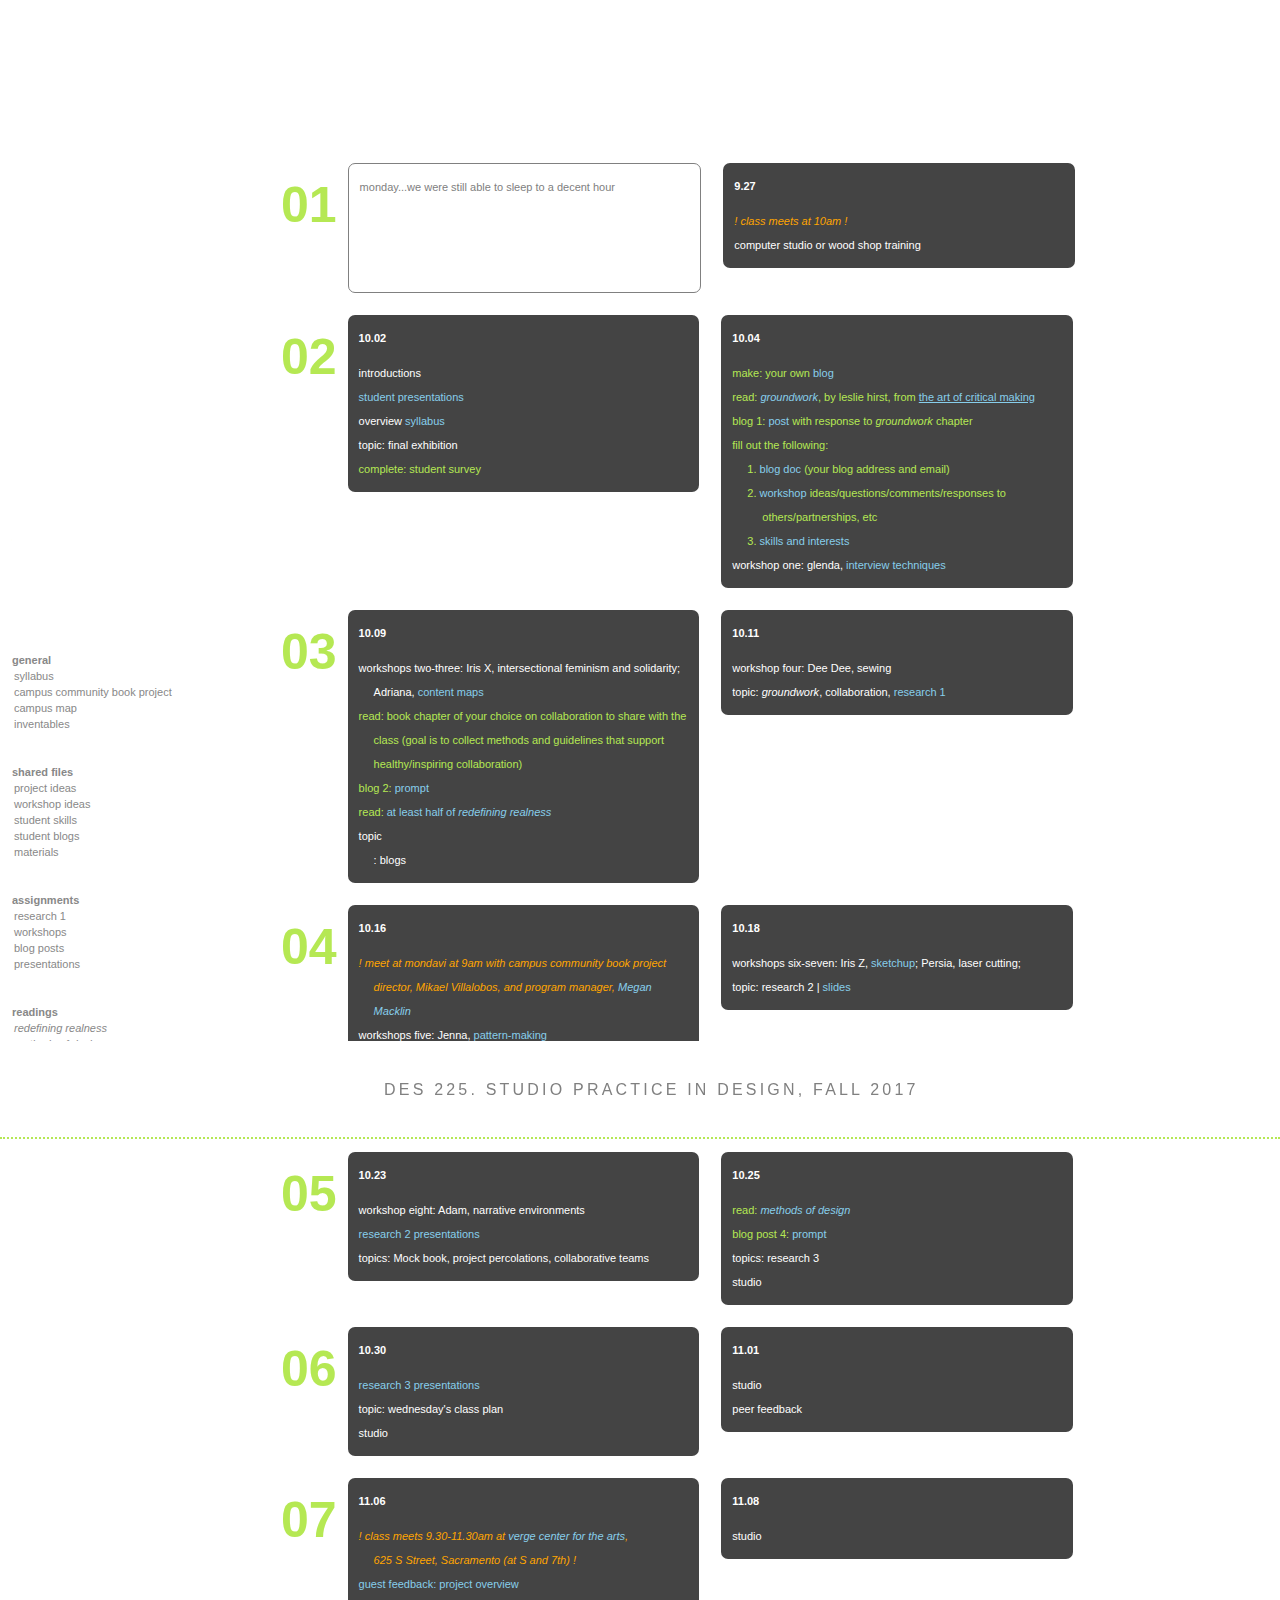
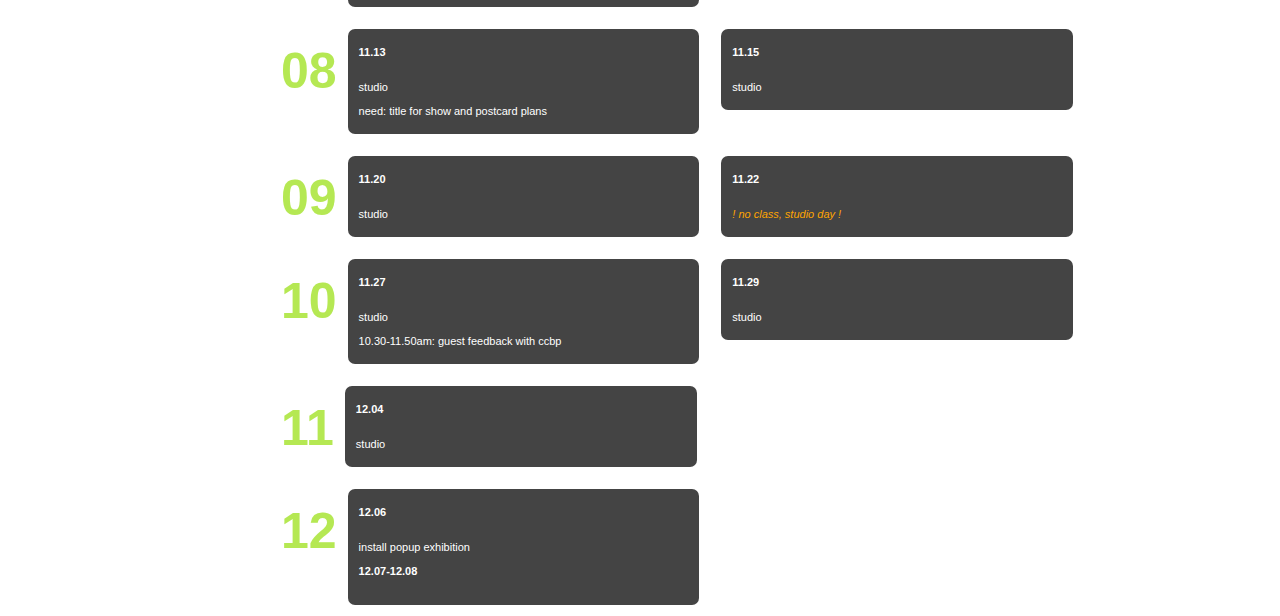
==== index.html @ 7c6e35bc "methods link" ====
<!doctype html>
<html>

<head>
  <meta charset="UTF-8">
  <title>DES 225 / F 2017</title>
  <base target="_blank" />
  <link href="style.css" rel="stylesheet" type="text/css" />
  <script src="js/jquery-2.1.1.min.js"></script>

  <!--<script src="sketch.js"></script>-->
  <script src="script.js"></script>
</head>

<body>

  <header>
    <h1>DES 225. STUDIO PRACTICE IN DESIGN, FALL 2017 </h1>
  </header>

  <nav>
    <section id="general">
      <h6>general</h6>

      <ul>
        <li><b>general</b></li>
        <li><a href="https://canvas.ucdavis.edu/courses/140566/files/?preview=1782450">syllabus</a></li>
        <li><a href="http://ccbp.ucdavis.edu/index.html">campus community book project</a></li>
        <li><a href="http://campusmap.ucdavis.edu/#">campus map</a></li>
        <li><a href="https://www.inventables.com/">inventables</a>
          <!--<li>bibliography</li>-->
      </ul>
    </section>

    <section id="drive">
      <ul>
        <li><b>shared files</b></li>
        <li><a href="https://docs.google.com/spreadsheets/d/1g0f42wYK_LduiRuuFHJEEqx2z10P5B0_3RLiMYTfW3Y/edit#gid=1011030991">project ideas</a></li>
        <li>
          <a href="https://docs.google.com/a/ucdavis.edu/spreadsheets/d/1BS5xHkYR5-I6OK_uOFdLbaXCCLc03vwbxoVTSMGSIso/edit?usp=sharing">workshop ideas</a></li>
        <li><a href="https://docs.google.com/spreadsheets/d/1KMC94VrH3d4cb4WhlSZm5TphYBfEmleEyR78umDxFNI/edit#gid=1011030991">student skills</a></li>
        <li><a href="https://docs.google.com/a/ucdavis.edu/spreadsheets/d/1wbi2sAp3g4Pr-9bC6YVG6qtVOhbXpOLvh1WYmGoLOfA/edit?usp=sharing">student blogs</a></li>
        <li><a href="https://docs.google.com/a/ucdavis.edu/spreadsheets/d/1uAm89LOHAC6kqOLBncqlah0Jbg3r_f8kjWtpsrRyb8A/edit?usp=sharing">materials</a></li>
      </ul>
    </section>

    <section id="assn">
      <ul>
        <li><b>assignments</b></li>
        <li>
          <a href="https://canvas.ucdavis.edu/courses/140566/assignments/115068">research 1</a></li>
        <li><a href="html/workshops.html">workshops</a></li>
        <li><a href="html/blog.html">blog posts</a></li>
        <li><a href="https://canvas.ucdavis.edu/courses/140566/assignments/105922"> presentations</a></li>

      </ul>
    </section>

    <section id="readings">
      <ul>
        <li><b>readings</b></li>
        <li><a href="https://www.amazon.com/Redefining-Realness-Path-Womanhood-Identity-ebook/dp/B00DPM7XIW"><em>redefining realness</em></a>
          <li><a href="https://canvas.ucdavis.edu/courses/140566/files/folder/readings?preview=1782293"><em>methods of design</em></a>
          </li>
          <li><a href="https://canvas.ucdavis.edu/courses/140566/files/folder/readings?preview=1782280"><em>groundwork</em></a>
          </li>
          <!--<li>workshops</li>-->
      </ul>
    </section>
  </nav>

  <section id="schedule">
    <h6>schedule</h6>

    <section>
      <h2>01</h2>
      <div style="background-color:white; border:1px gray solid; height:1.1in;color:gray">monday...we were still able to sleep to a decent hour
      </div>

      <div>
        <ul>
          <li class="date">9.27</li>
          <li><em style="color:orange;">! class meets at 10am !</em></li>
          <li>
            computer studio or wood shop training
          </li>
        </ul>
      </div>
    </section>

    <section>
      <h2>02</h2>
      <div>
        <ul>
          <li class="date">10.02</li>
          <li>introductions</li>
          <li><a href="https://canvas.ucdavis.edu/courses/140566/assignments/105922">student presentations</a></li>
          <li>overview <a href="https://canvas.ucdavis.edu/courses/140566/files/?preview=1782450">syllabus</a></li>
          <li>topic: final exhibition</li>
          <li class="due">complete: student survey</li>
        </ul>
      </div>

      <div>
        <ul>
          <li class="date">10.04</li>
          <li class="due">make: your own <a href="http://www.creativebloq.com/web-design/best-blogging-platforms-121413634">blog</a></li>
          <li class='due'> read: <a href="https://canvas.ucdavis.edu/courses/140566/files/folder/readings?preview=1782280"><em>groundwork</em></a>, by leslie hirst, from <a href="http://www.wiley.com/WileyCDA/WileyTitle/productCd-1118517865.html"><u>the art of critical making</u></a></li>
          <li class="due">blog 1: <a href="https://canvas.ucdavis.edu/courses/140566/assignments/110795">post</a> with response to <em>groundwork</em> chapter</li>
          <li class="due">fill out the following:
            <ul>
              <li class="due">
                1. <a href="https://docs.google.com/a/ucdavis.edu/spreadsheets/d/1wbi2sAp3g4Pr-9bC6YVG6qtVOhbXpOLvh1WYmGoLOfA/edit?usp=sharing">blog doc</a> (your blog address and email)
              </li>
              <li class="due">2. <a href="https://docs.google.com/spreadsheets/d/1BS5xHkYR5-I6OK_uOFdLbaXCCLc03vwbxoVTSMGSIso/edit#gid=2064811842">workshop</a> ideas/questions/comments/responses to others/partnerships, etc</li>
              <li class="due">3. <a href="https://docs.google.com/spreadsheets/d/1KMC94VrH3d4cb4WhlSZm5TphYBfEmleEyR78umDxFNI/edit#gid=1011030991">skills and interests</a> </li>
            </ul>
          </li>


          <li>workshop one: glenda, <a href="https://canvas.ucdavis.edu/courses/140566/files/folder/workshops?preview=1821091">interview techniques</a></li>

        </ul>
      </div>
    </section>

    <section>
      <h2>03</h2>
      <div>
        <ul>
          <li class="date">10.09</li>
          <li>workshops two-three: Iris X, intersectional feminism and solidarity; Adriana, <a href="https://canvas.ucdavis.edu/courses/140566/files/folder/workshops?preview=1844106">content maps</a></li>
          <li class="due">read: book chapter of your choice on collaboration to share with the class (goal is to collect methods and guidelines that support healthy/inspiring collaboration) </li>
          <li class="due">blog 2: <a href="https://canvas.ucdavis.edu/courses/140566/assignments/113862">prompt</a></li>
          <li class="due">read: <a href="">at least half of <em>redefining realness</em></a></li>
          <li>
            topic
          </li>: blogs</li>
        </ul>
      </div>

      <div>
        <ul>
          <li class="date">10.11</li>
          <li>workshop four: Dee Dee, sewing</li>
          <li>topic: <em>groundwork</em>, collaboration, <a href="https://canvas.ucdavis.edu/courses/140566/assignments/115068">research 1</a></li>
        </ul>
      </div>
    </section>
    <section>
      <h2>04</h2>
      <div>
        <ul>
          <li class="date">10.16</li>
          <li>
            <em style="color:orange;">! meet at mondavi at 9am with campus community book project director, Mikael Villalobos, and program manager, <a href="mailto:mrmacklin@ucdavis.edu">Megan Macklin</a></em>
          </li>
          <li>
            workshops five: Jenna, <a href="https://canvas.ucdavis.edu/courses/140566/files/folder/workshops?preview=1919081">pattern-making</a>
          </li>
          <li class="due">complete reading <em>redefining realness</em>
          </li>
          <li class="due">blog post 3: <a href="https://canvas.ucdavis.edu/courses/140566/assignments/116395">prompt (response to Mock book)</a></li>

          <li class="due">
            research 1 presentations
          </li>

        </ul>
      </div>

      <div>
        <ul>
          <li class="date">10.18</li>
          <li>
            workshops six-seven: Iris Z, <a href="https://docs.google.com/document/d/1S7AeU_c7k0R3G_OhzYH0To8zzmAmhQPXMfabRUSeCuM/edit">sketchup</a>; Persia, laser cutting;
          </li>
            <li>
              topic: research 2 | <a href="https://canvas.ucdavis.edu/courses/140566/files/folder/glenda-slides?preview=1919159">slides</a>
            </li>
        </ul>
      </div>
    </section>
    <section id="current">
      <h2>05</h2>
      <div>
        <ul>
          <li class="date">10.23</li>
          <li>
            workshop eight: Adam, narrative environments
          </li>
          <li class -"due"><a href="https://canvas.ucdavis.edu/courses/140566/assignments/117067">research 2 presentations</a></li>
          <li>
            topics: Mock book, project percolations, collaborative teams
          </li>
        </ul>
      </div>

      <div>
        <ul>
          <li class="date">10.25</li>
          <li class="due">read: <a href="https://canvas.ucdavis.edu/courses/140566/files/folder/readings?preview=1782293"><em>methods of design</em> </a>
            <li class="due">blog post 4: <a href="https://canvas.ucdavis.edu/courses/140566/assignments/118683">prompt</a></li>
            <li>
              topics: research 3
            </li>
          <li>
            studio
          </li>

        </ul>
      </div>
    </section>
    <section>
      <h2>06</h2>
      <div>
        <ul>
          <li class="date">10.30</li>
          <li class="due"><a href="https://canvas.ucdavis.edu/courses/140566/assignments/118684">research 3 presentations</a></li>
          <li>
            topic: wednesday's class plan
          </li>
          <li>
            studio
          </li>
        </ul>
      </div>

      <div>
        <ul>
          <li class="date">11.01</li>
          <li>studio</li>
          <li>peer feedback</li>
        </ul>
      </div>
    </section>
    <section>
      <h2>07</h2>
      <div>
        <ul>
          <li class="date">11.06</li>
          <li><em style="color:orange;">! class meets 9.30-11.30am at <a href="http://vergeart.com/">verge center for the arts</a>, <br>625 S Street, Sacramento (at S and 7th) !</em></li>
          <li class="due"><a href="">guest feedback: project overview</a></li>
        </ul>
      </div>

      <div>
        <ul>
          <li class="date">11.08</li>
          <li>studio</li>
        </ul>
      </div>
    </section>
    <section>
      <h2>08</h2>
      <div>
        <ul>
          <li class="date">11.13 </li>
          <li>studio</li>
          <li>
            need: title for show and postcard plans
          </li>
        </ul>
      </div>

      <div>
        <ul>
          <li class="date">11.15</li>
          <li>studio</li>
        </ul>
      </div>
    </section>
    <section>
      <h2>09</h2>
      <div>
        <ul>
          <li class="date">11.20</li>
          <li>studio</li>
        </ul>
      </div>

      <div>
        <ul>
          <li class="date">11.22</li>
          <li><em style="color:orange;">! no class, studio day !</em></li>
        </ul>
      </div>
    </section>
    <section>
      <h2>10</h2>
      <div>
        <ul>
          <li class="date">11.27</li>
          <li>studio</li>
          <li>
            10.30-11.50am: guest feedback with ccbp
          </li>
        </ul>
      </div>

      <div>
        <ul>
          <li class="date">11.29</li>
          <li>studio</li>
        </ul>
      </div>
    </section>

    <section>
      <h2>11</h2>
      <div>
        <ul>
          <li class="date">12.04</li>
          <li>
            studio
          </li>
        </ul>
      </div>
    </section>

    <section>
      <h2>12</h2>
      <div>
        <ul>
          <li class="date">12.06</li>
          <li>
            install popup exhibition
          </li>
          <li class="date">
            12.07-12.08
          </li>
        </ul>
      </div>
    </section>

  </section>
</body>

</html>
---- style.css ----
@charset "UTF-8";
* {
    margin: 0px;
    padding: 0px
}

body {
    font-family: Verdana, Geneva, sans-serif;
    color: black;
    font-size: 11px;
}

header {
    position: fixed;
    z-index: 15;
    top: 0px;
    left: 0px;
    width: 100%;
    height: 1in;
    border-bottom: #B5E853 dotted 2px;
    background-color: white;
}

header h1 {
    color: gray;
    position: relative;
    top: 40px;
    left: 4in;
    letter-spacing: .2em;
    font-size: 16px;
    font-weight: normal;
    font-family: 'Cabin Sketch', arial, serif;
}

nav {
    position: absolute;
    top: 1.5in;
    left: 0px;
    width: 33%l
}

nav ul, #schedule ul {
    list-style: none;
    margin-left: 15px;
}

nav ul li, #schedule ul li {
    text-indent: -15px;
}
nav ul li {
    padding: 2px;
    color: #888;
}

nav a {
    text-decoration: none;
    color: #888;
    padding: 2px;
    border-bottom: 1px white dotted;
}

nav a:hover, nav a:active {
    border-bottom: 1px #888 dotted;
}

nav section {
    padding: 10px;
    margin-bottom: 12px;
}

#schedule {
    position: absolute;
    left: 2.927in;
    top: 1.49in;
}

#schedule h2 {
    font-size: 50px;
    color: #B5E853;
    float: left;
    padding-top: 24px
}

#schedule section {
    clear: both;
}

#schedule section div {
    background-color: #444;
    color: white;
    float: left;
    width: 33%;
    margin: 11px;
    line-height: 24px;
    padding: 11px;
    border-radius: 7px;
}

#schedule a {
    text-decoration: none;
    color: skyblue;
}

#schedule a:hover {
    border-bottom: dotted skyblue 1px
}

.due {
    color: #B5E853;
}

.date {
    font-weight: bold;
    margin-bottom: 11px;
}

.ex {
    font-style: italic;
}

.indent2 {
    padding-left: 2px;
}

.indent5 {
    padding-left: 5px;
}

.indent15 {
    padding-left: 15px;
}

section h6 {
    visibility: hidden;
}

#assnDesc {
  padding:36px 0px 0px 36px;
  color:antiquewhite;
  font-size:24px;
  width:7.5in;
}

#assnDesc p{
  margin-bottom:36px;
}

#assnDesc h2 {
  font-size:14px;
  margin-bottom:14px;
  color:#43b5ea;
}

#assnDesc ul {
  list-style: none;
  font-size:13px;
  margin-left:24px;
  margin-bottom:36px;
}

#assnDesc ul li {
  margin-bottom:16px;
}

#assnDesc a {
  text-decoration: none;
  padding:3px;
  color:orange;
}

#assnDesc a:hover{
  background-color:orange;
  color:antiquewhite;
}

#groupList{
    float:left;
    width:3in;
}
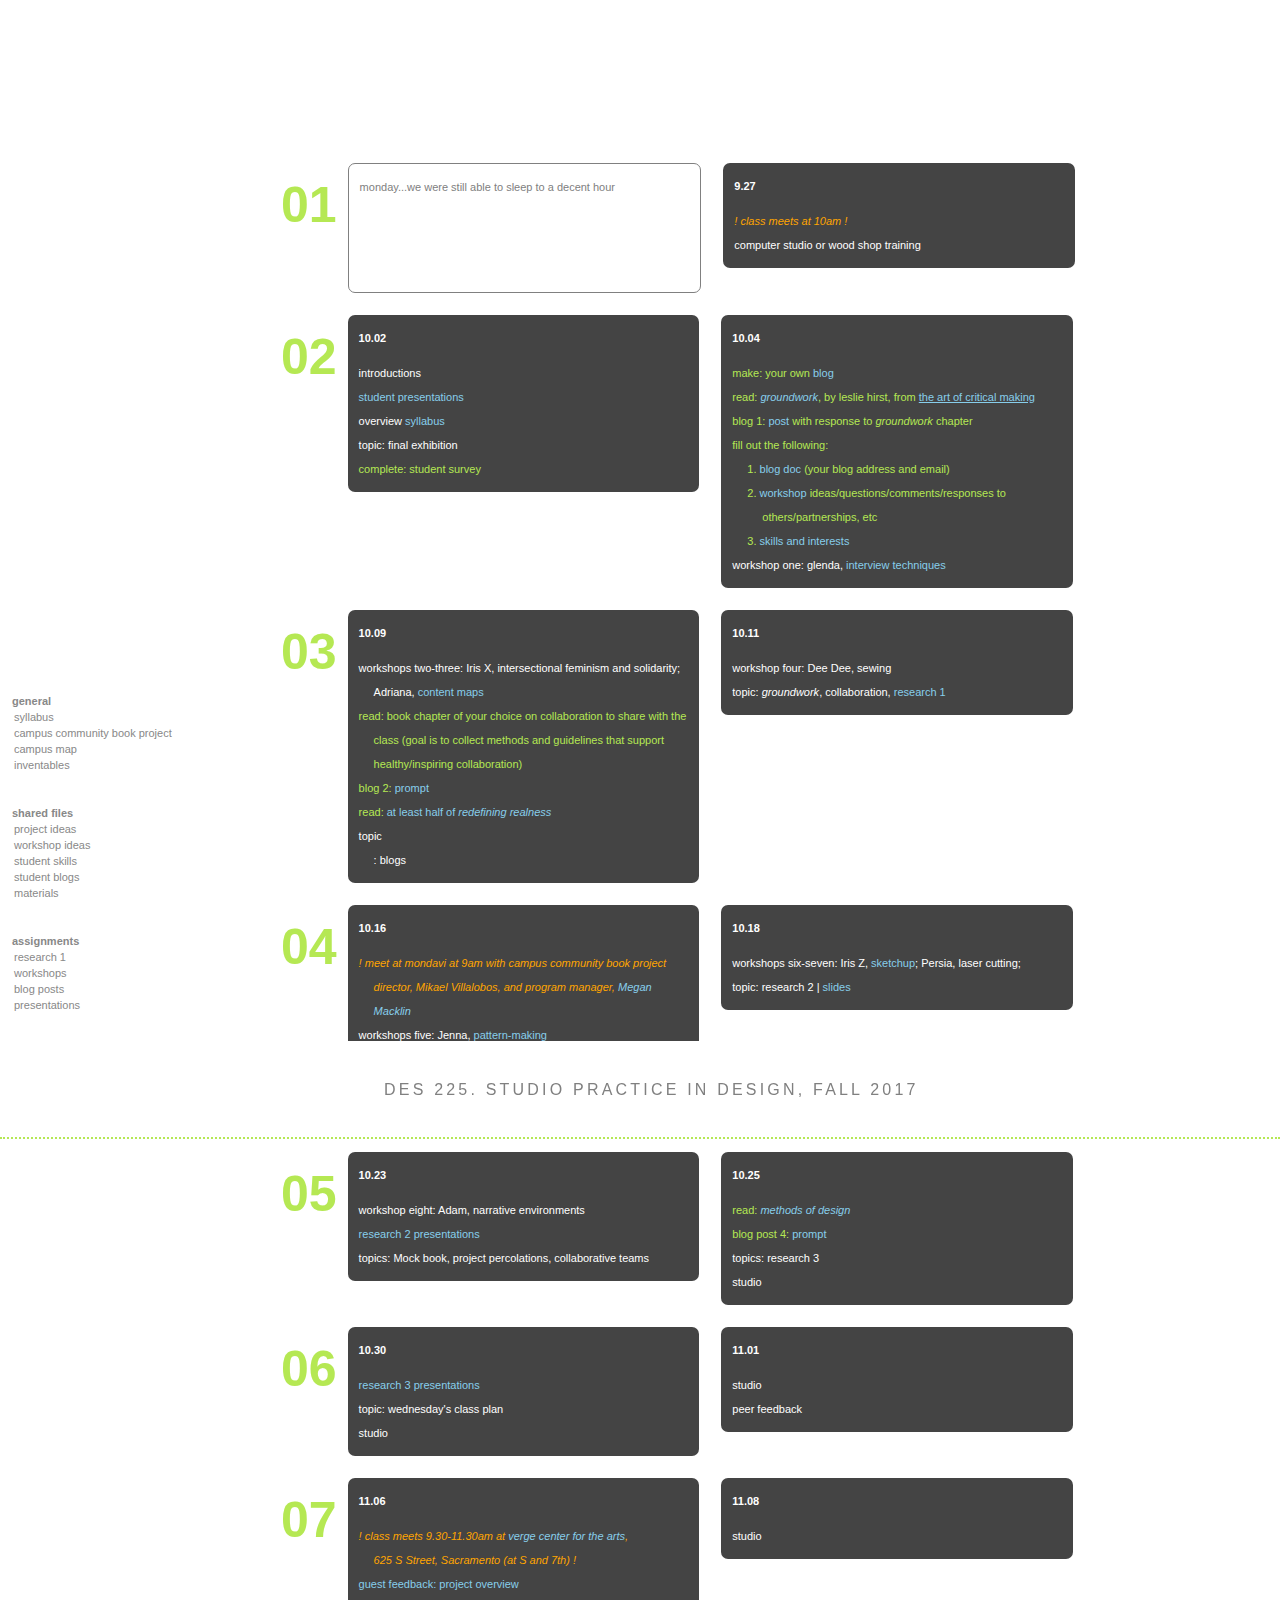
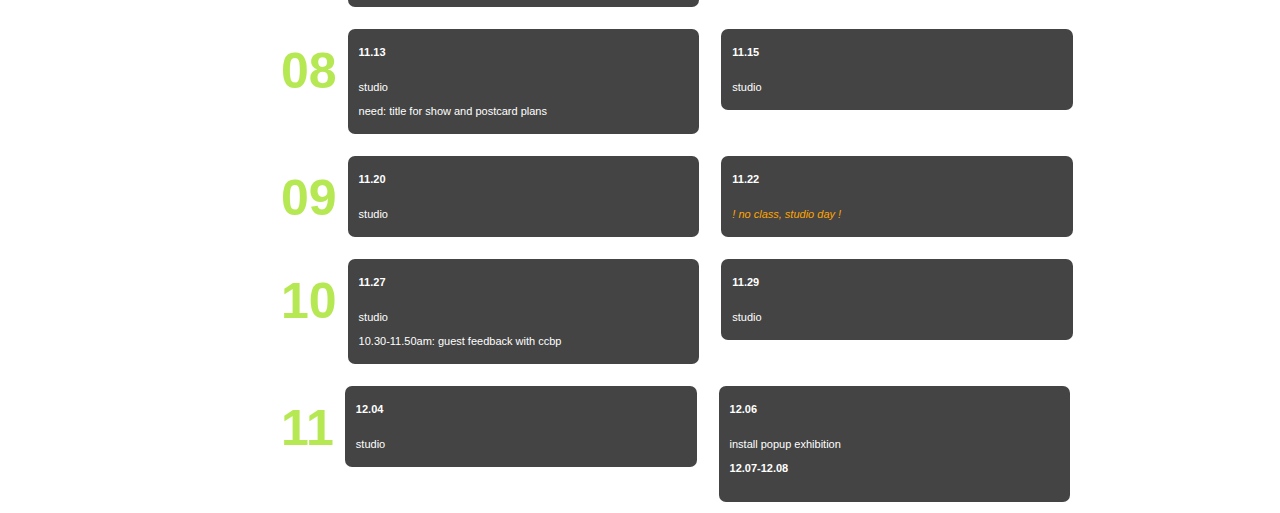
==== commit cdafeb7b: "dates" ====
--- a/index.html
+++ b/index.html
@@ -316,10 +316,7 @@
           </li>
         </ul>
       </div>
-    </section>
-
-    <section>
-      <h2>12</h2>
+
       <div>
         <ul>
           <li class="date">12.06</li>
@@ -333,7 +330,7 @@
       </div>
     </section>
 
-  </section>
+
 </body>
 
 </html>
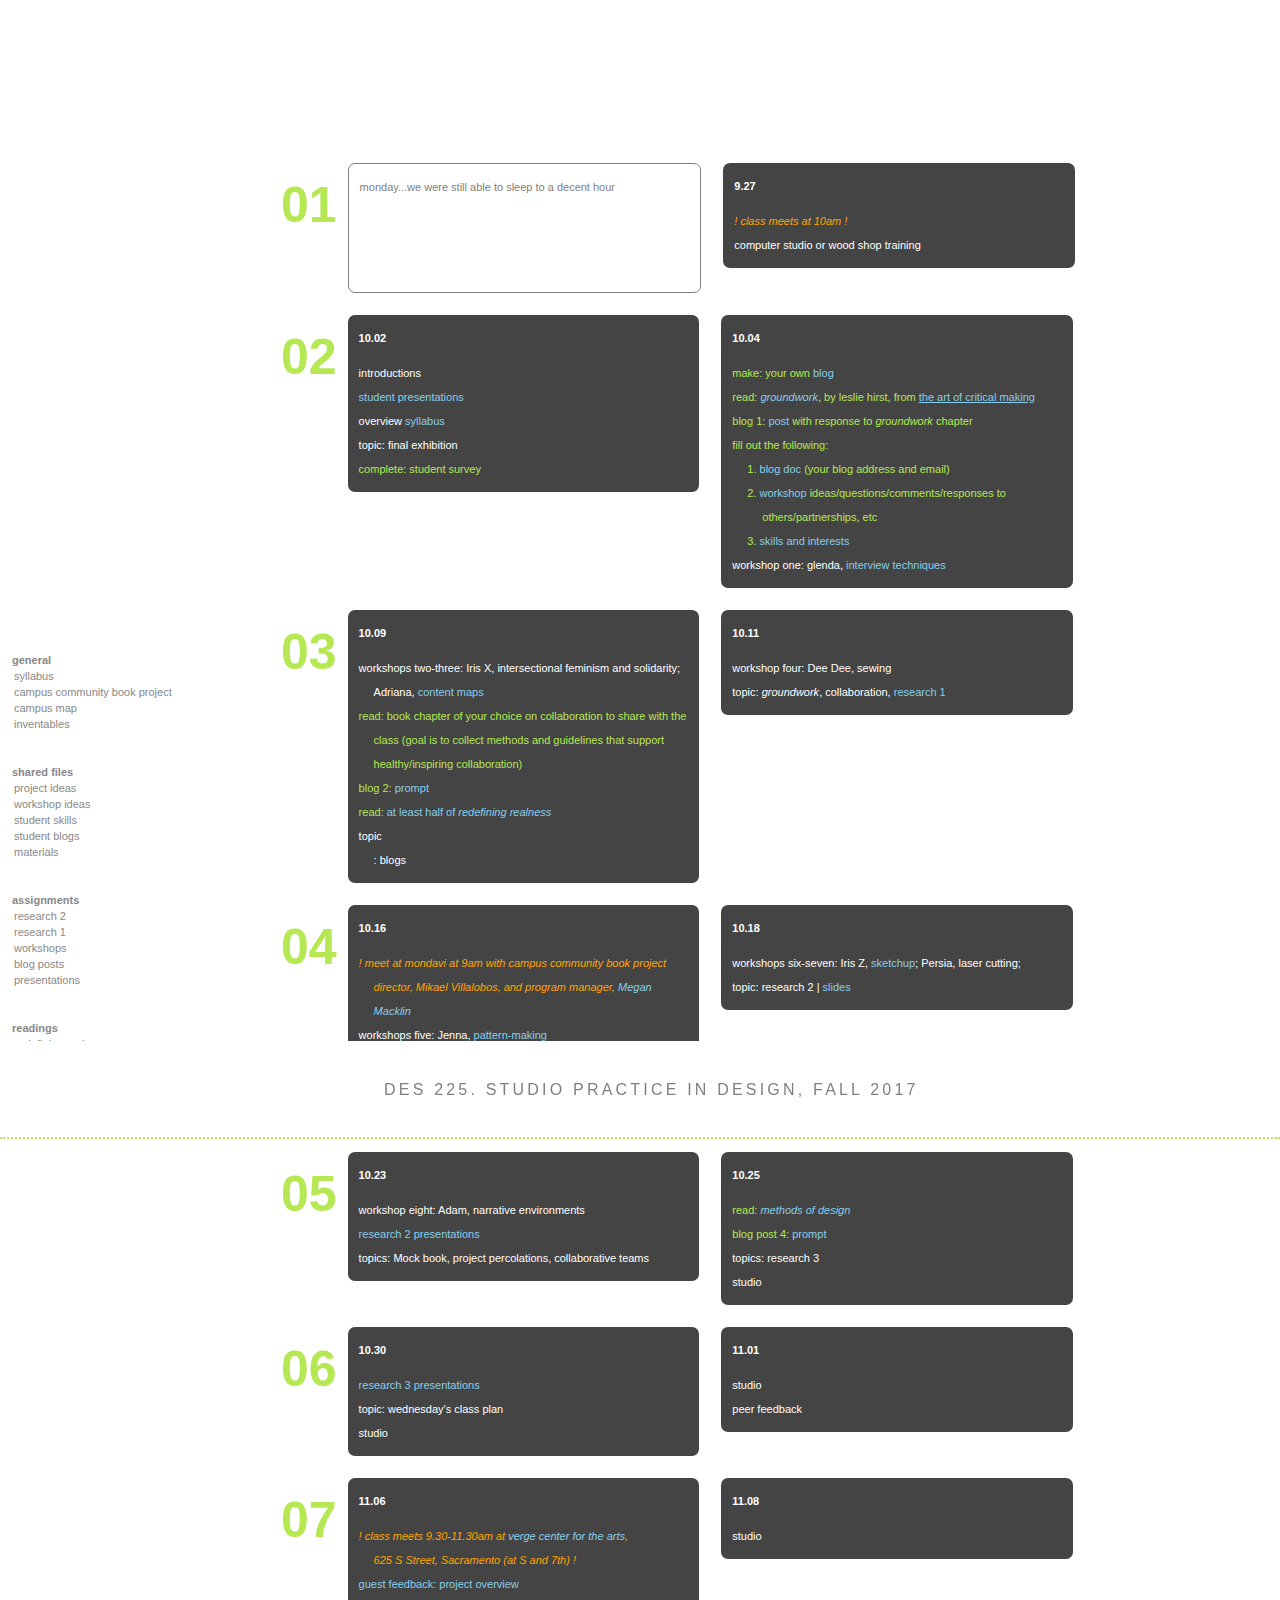
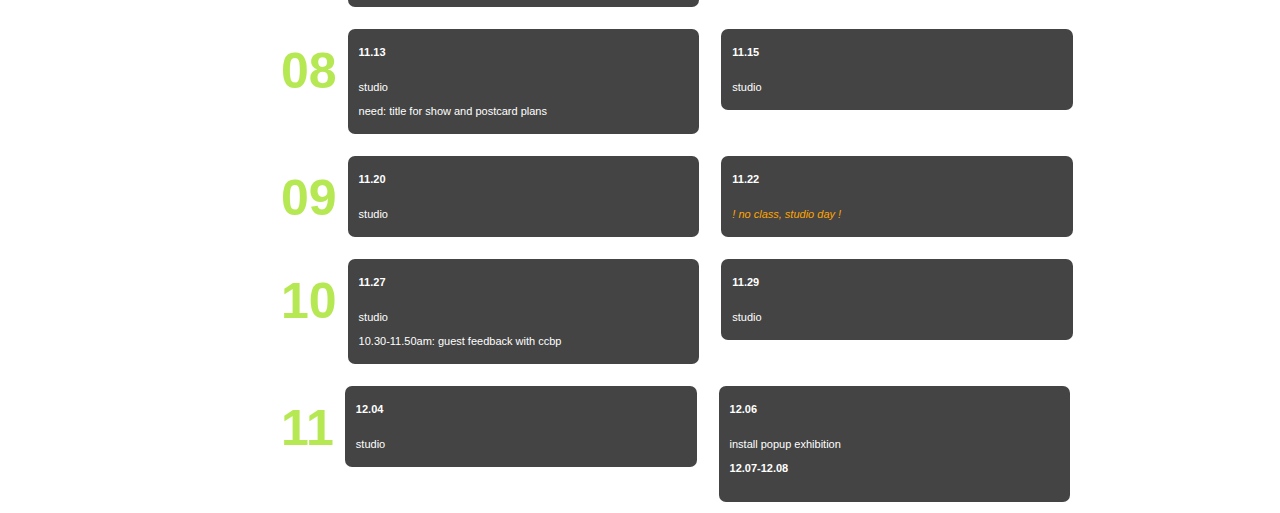
==== commit 91828d0e: "r2" ====
--- a/index.html
+++ b/index.html
@@ -47,6 +47,9 @@
     <section id="assn">
       <ul>
         <li><b>assignments</b></li>
+        <li>
+          <a href="https://canvas.ucdavis.edu/courses/140566/assignments/117067">research 2</a>
+        </li>
         <li>
           <a href="https://canvas.ucdavis.edu/courses/140566/assignments/115068">research 1</a></li>
         <li><a href="html/workshops.html">workshops</a></li>
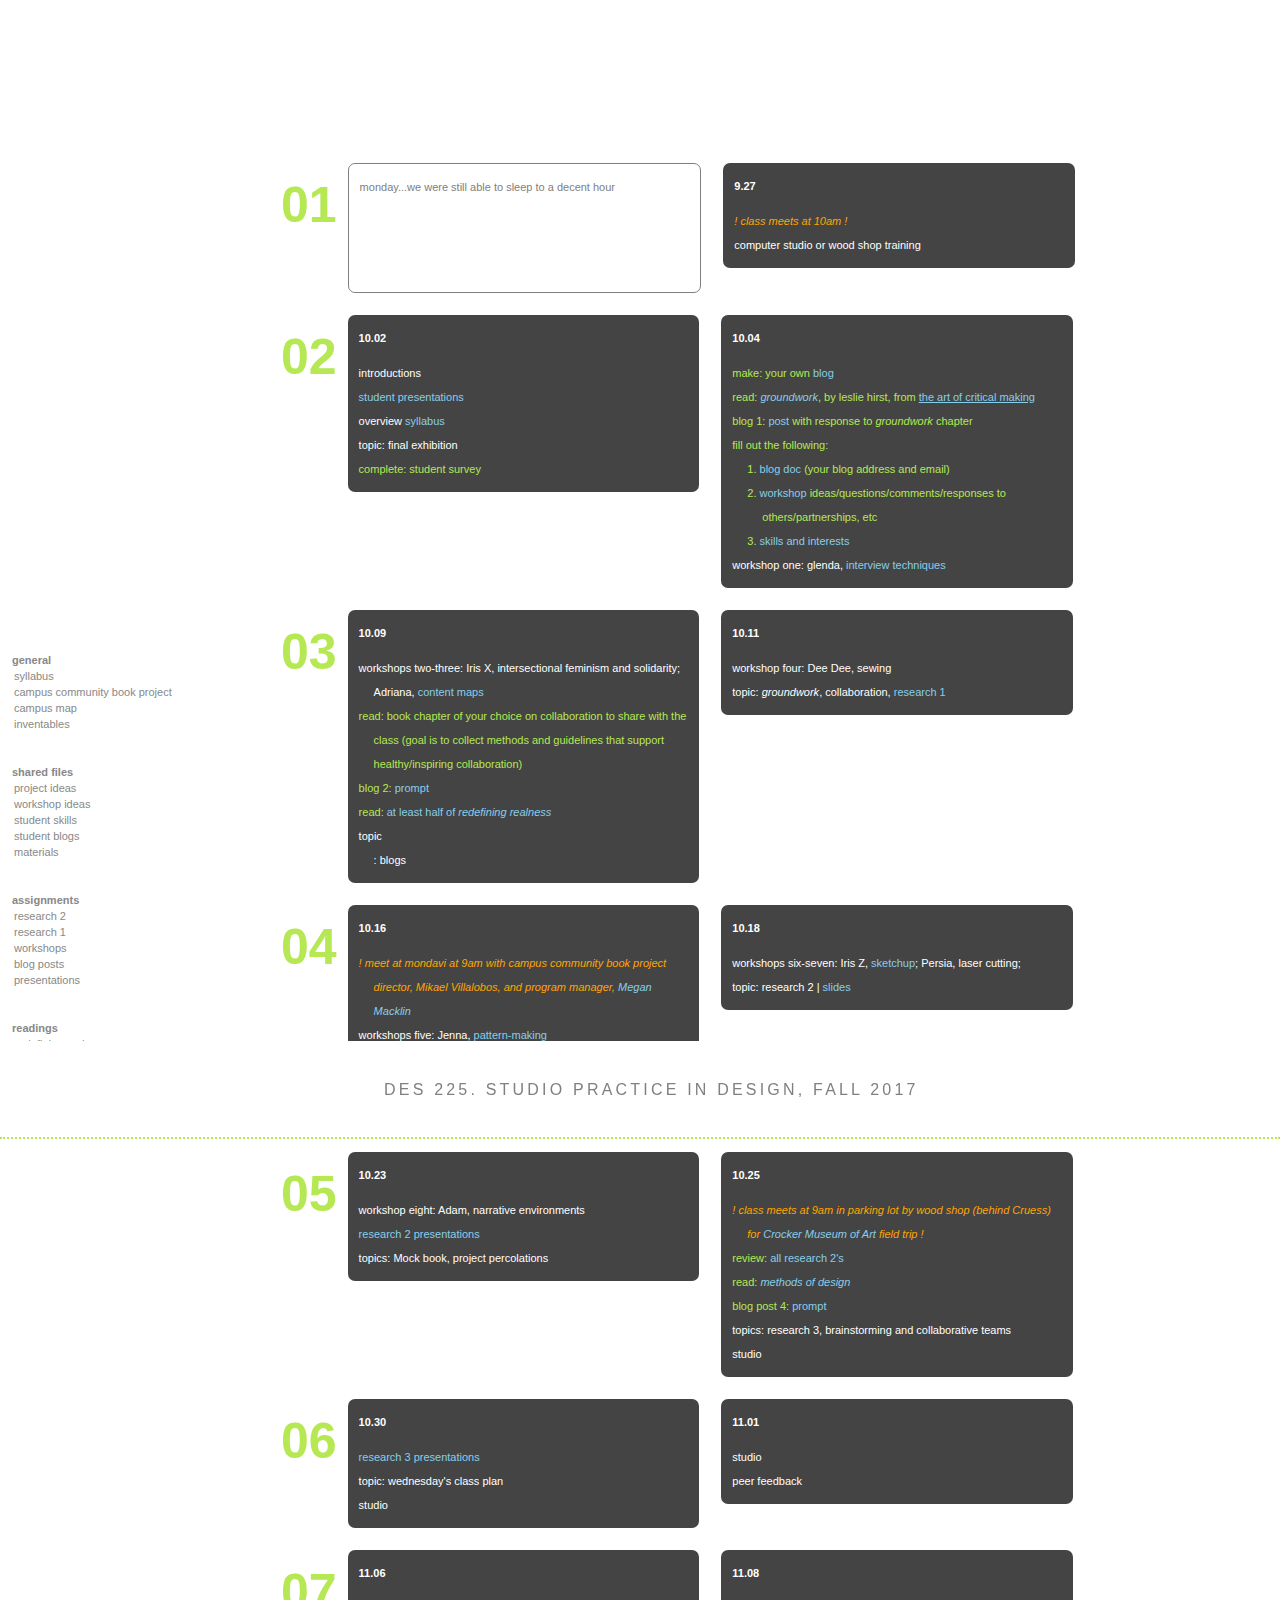
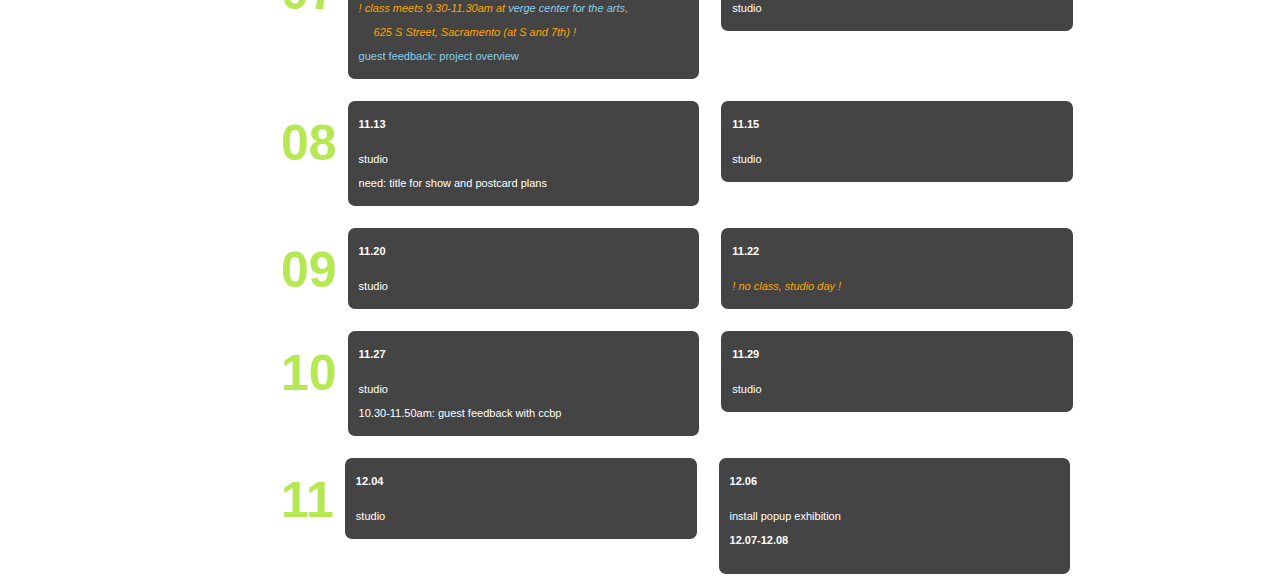
==== commit b64946fb: "schedule" ====
--- a/index.html
+++ b/index.html
@@ -194,7 +194,7 @@
           </li>
           <li class -"due"><a href="https://canvas.ucdavis.edu/courses/140566/assignments/117067">research 2 presentations</a></li>
           <li>
-            topics: Mock book, project percolations, collaborative teams
+            topics: Mock book, project percolations
           </li>
         </ul>
       </div>
@@ -202,10 +202,12 @@
       <div>
         <ul>
           <li class="date">10.25</li>
+          <li><em style="color:orange;">! class meets at 9am in parking lot by wood shop (behind Cruess) for <a href="http://www.crockerart.org">Crocker Museum of Art</a> field trip ! </em></li>
+          <li class="due">review: <a href="https://canvas.ucdavis.edu/courses/140566/files/folder/research%202?preview=1955443">all research 2's</a>
           <li class="due">read: <a href="https://canvas.ucdavis.edu/courses/140566/files/folder/readings?preview=1782293"><em>methods of design</em> </a>
             <li class="due">blog post 4: <a href="https://canvas.ucdavis.edu/courses/140566/assignments/118683">prompt</a></li>
             <li>
-              topics: research 3
+              topics: research 3, brainstorming and collaborative teams
             </li>
           <li>
             studio
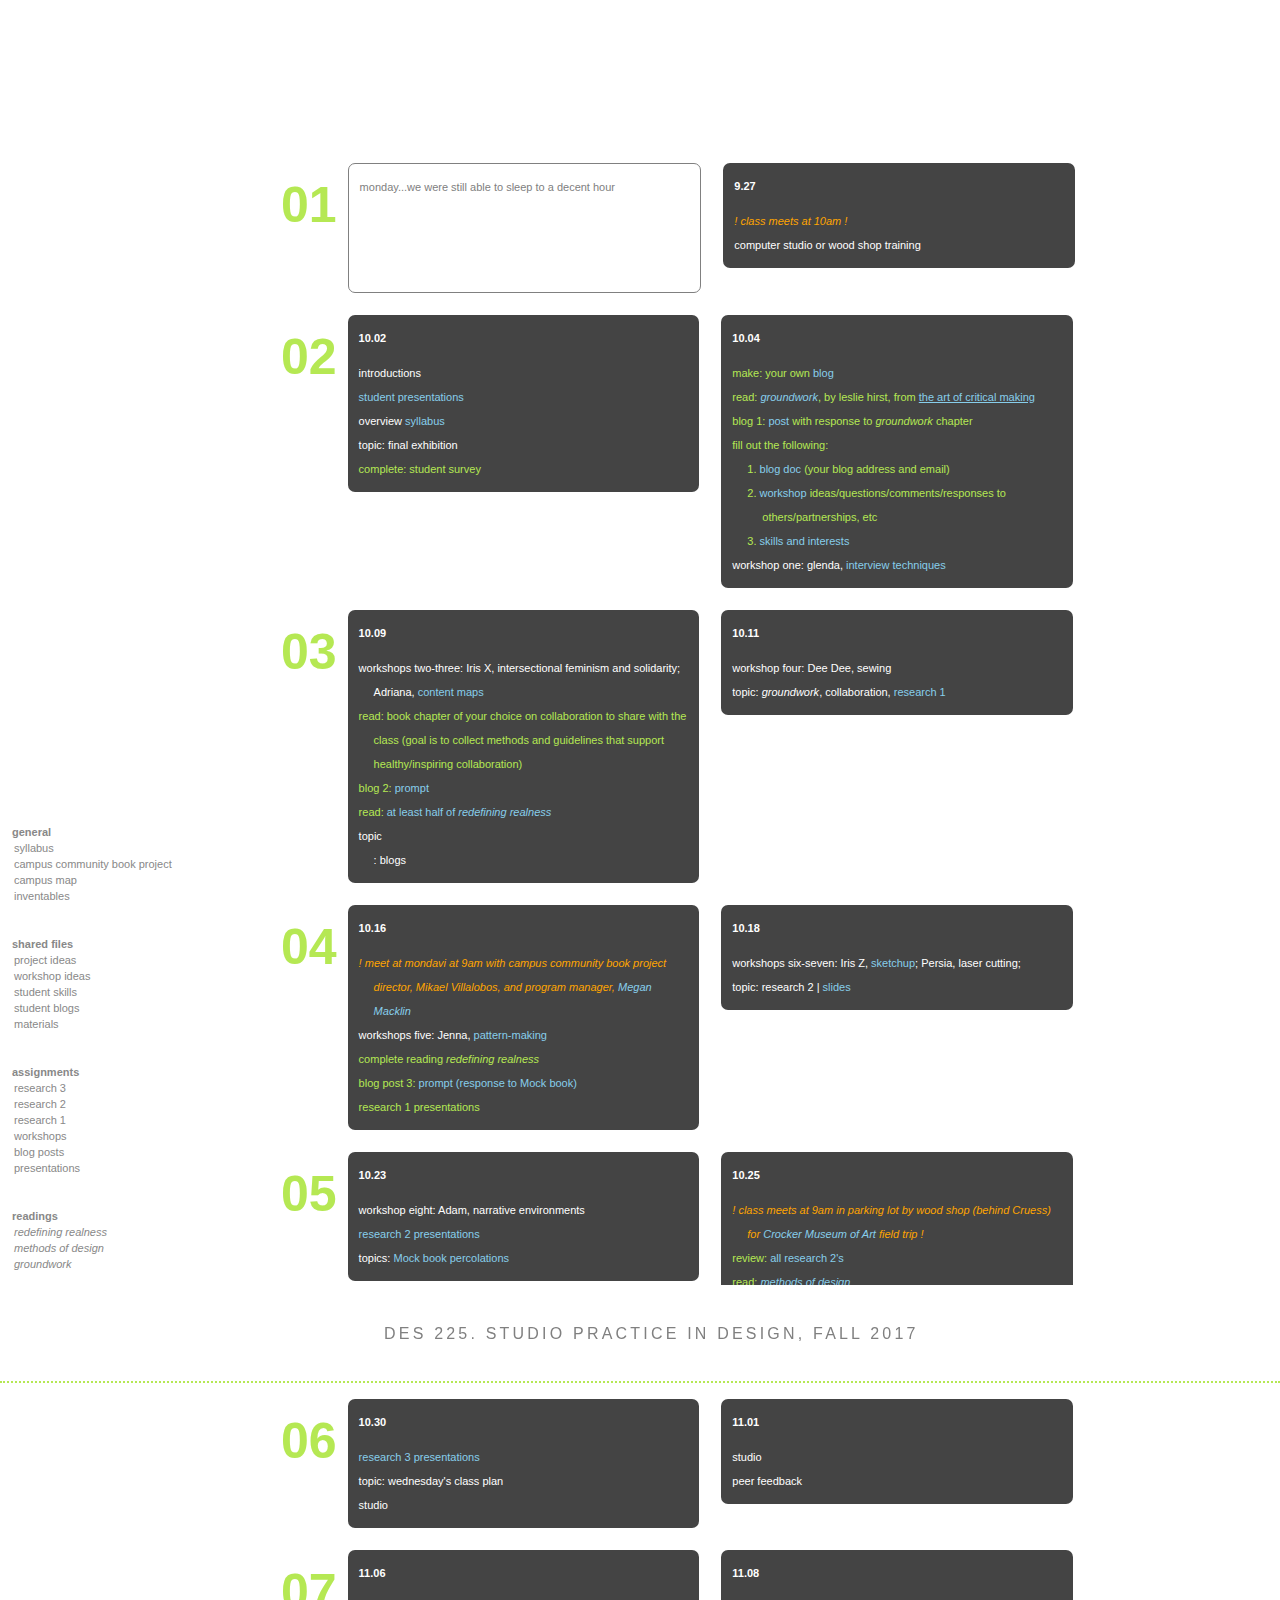
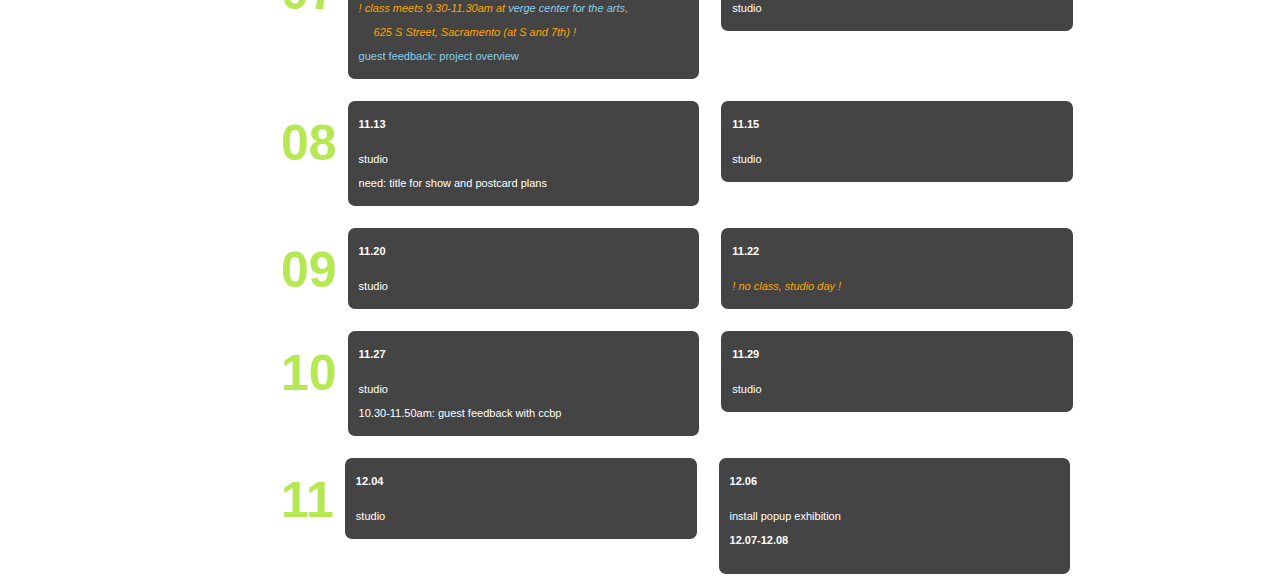
==== commit 07b0a836: "current" ====
--- a/index.html
+++ b/index.html
@@ -48,6 +48,8 @@
       <ul>
         <li><b>assignments</b></li>
         <li>
+          <a href="https://canvas.ucdavis.edu/courses/140566/files/folder/process?preview=1991043">research 3</a>
+        </li><li>
           <a href="https://canvas.ucdavis.edu/courses/140566/assignments/117067">research 2</a>
         </li>
         <li>
@@ -184,7 +186,7 @@
         </ul>
       </div>
     </section>
-    <section id="current">
+    <section>
       <h2>05</h2>
       <div>
         <ul>
@@ -194,7 +196,7 @@
           </li>
           <li class -"due"><a href="https://canvas.ucdavis.edu/courses/140566/assignments/117067">research 2 presentations</a></li>
           <li>
-            topics: Mock book, project percolations
+            topics: <a href="https://canvas.ucdavis.edu/courses/140566/files/folder/process?preview=1967702">Mock book percolations</a>
           </li>
         </ul>
       </div>
@@ -207,7 +209,7 @@
           <li class="due">read: <a href="https://canvas.ucdavis.edu/courses/140566/files/folder/readings?preview=1782293"><em>methods of design</em> </a>
             <li class="due">blog post 4: <a href="https://canvas.ucdavis.edu/courses/140566/assignments/118683">prompt</a></li>
             <li>
-              topics: research 3, brainstorming and collaborative teams
+              topics: <a href="https://canvas.ucdavis.edu/courses/140566/files/folder/process?preview=1991043">research 3, brainstorming and collaborative teams</a>
             </li>
           <li>
             studio
@@ -216,7 +218,7 @@
         </ul>
       </div>
     </section>
-    <section>
+    <section id="current">
       <h2>06</h2>
       <div>
         <ul>
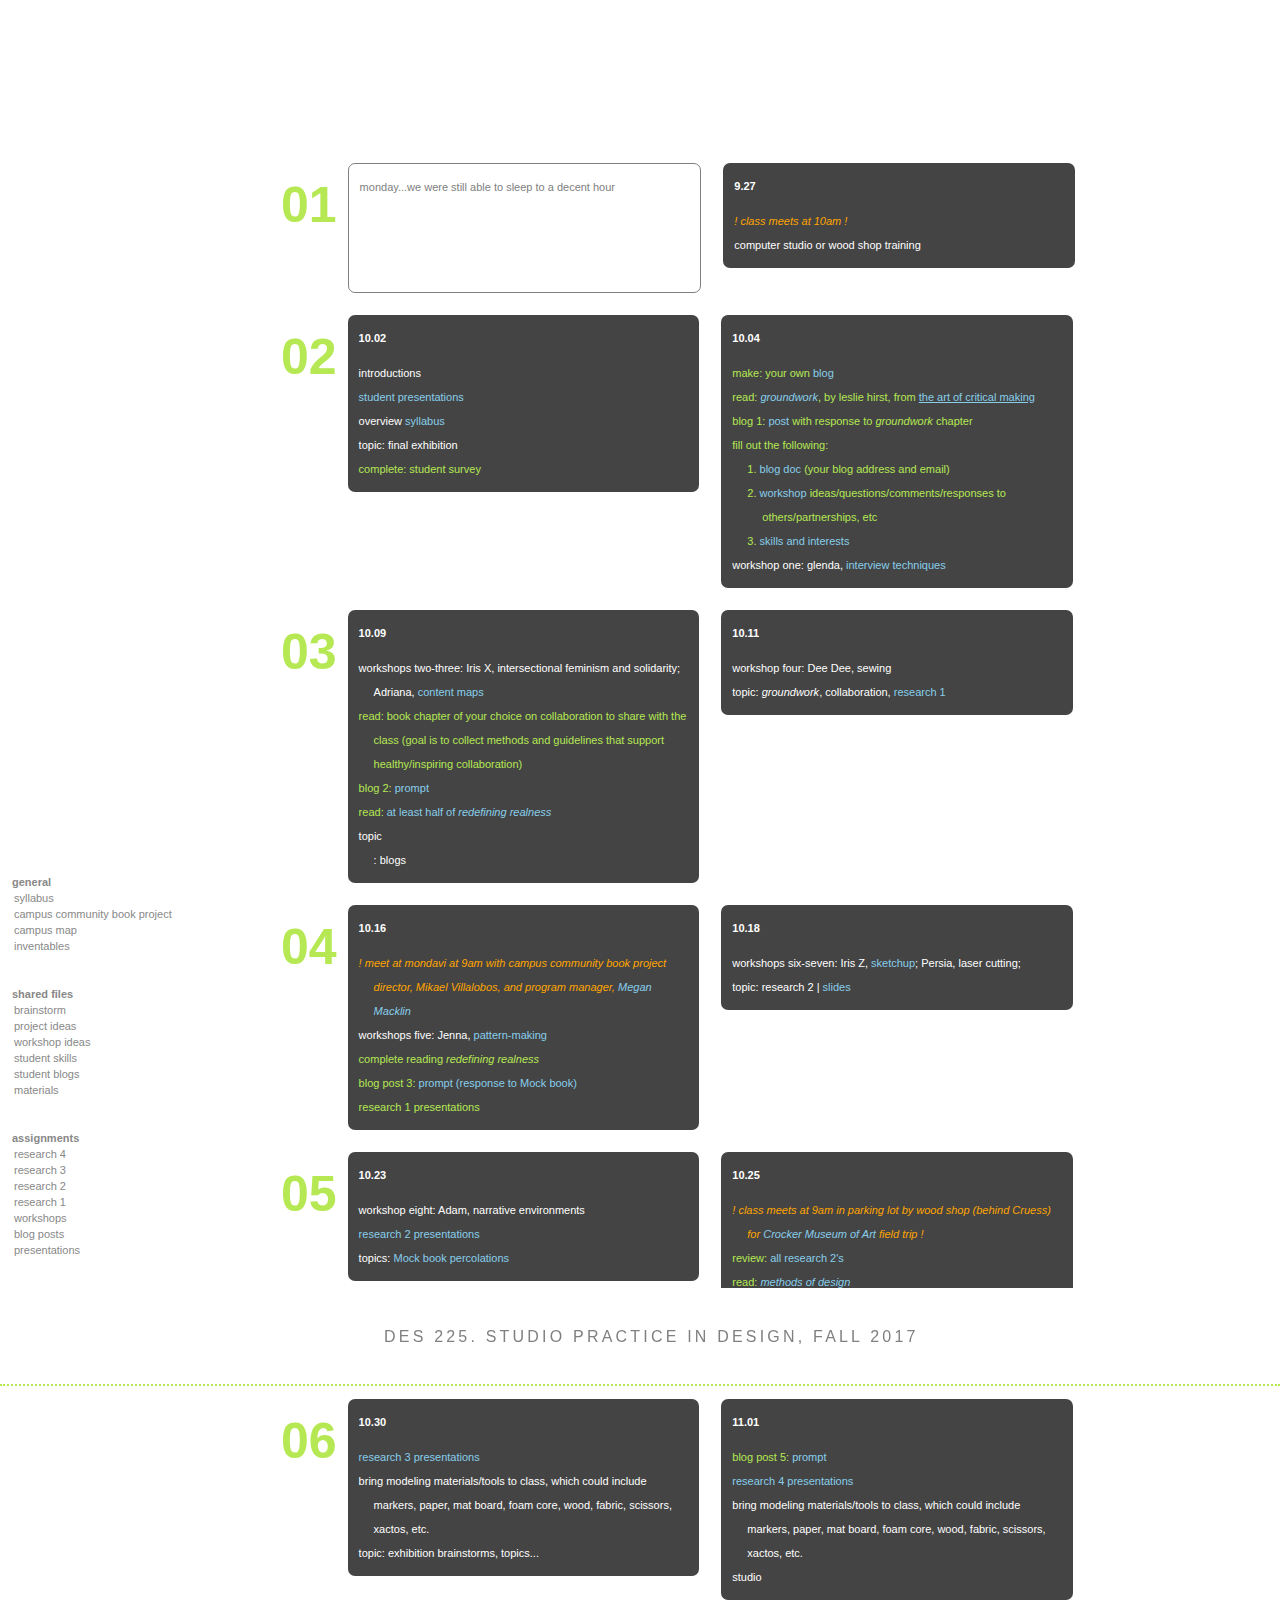
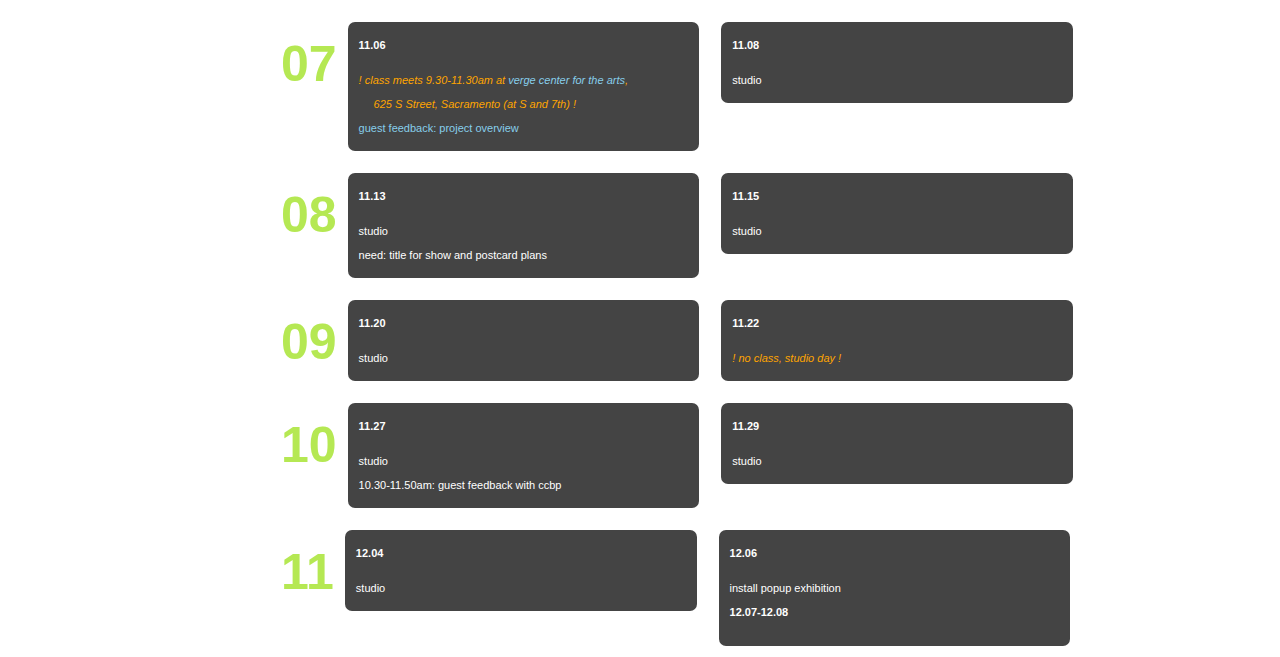
==== commit cae2363f: "updates" ====
--- a/index.html
+++ b/index.html
@@ -35,6 +35,8 @@
     <section id="drive">
       <ul>
         <li><b>shared files</b></li>
+        <li>
+          <a href="https://canvas.ucdavis.edu/courses/140566/files/folder/process?preview=1991043">brainstorm</a></li>
         <li><a href="https://docs.google.com/spreadsheets/d/1g0f42wYK_LduiRuuFHJEEqx2z10P5B0_3RLiMYTfW3Y/edit#gid=1011030991">project ideas</a></li>
         <li>
           <a href="https://docs.google.com/a/ucdavis.edu/spreadsheets/d/1BS5xHkYR5-I6OK_uOFdLbaXCCLc03vwbxoVTSMGSIso/edit?usp=sharing">workshop ideas</a></li>
@@ -47,6 +49,10 @@
     <section id="assn">
       <ul>
         <li><b>assignments</b></li>
+
+        <li >
+          <a href="https://canvas.ucdavis.edu/courses/140566/assignments/121322">research 4</a>
+        </li>
         <li>
           <a href="https://canvas.ucdavis.edu/courses/140566/files/folder/process?preview=1991043">research 3</a>
         </li><li>
@@ -209,7 +215,7 @@
           <li class="due">read: <a href="https://canvas.ucdavis.edu/courses/140566/files/folder/readings?preview=1782293"><em>methods of design</em> </a>
             <li class="due">blog post 4: <a href="https://canvas.ucdavis.edu/courses/140566/assignments/118683">prompt</a></li>
             <li>
-              topics: <a href="https://canvas.ucdavis.edu/courses/140566/files/folder/process?preview=1991043">research 3, brainstorming and collaborative teams</a>
+            topics: <a href="https://canvas.ucdavis.edu/courses/140566/assignments/118684">research 3</a>, <a href="https://canvas.ucdavis.edu/courses/140566/files/folder/process?preview=1991043">brainstorming and collaborative teams</a>
             </li>
           <li>
             studio
@@ -225,10 +231,10 @@
           <li class="date">10.30</li>
           <li class="due"><a href="https://canvas.ucdavis.edu/courses/140566/assignments/118684">research 3 presentations</a></li>
           <li>
-            topic: wednesday's class plan
-          </li>
-          <li>
-            studio
+            bring modeling materials/tools to class, which could include markers, paper, mat board, foam core, wood, fabric, scissors, xactos, etc.
+          </li>
+          <li>
+            topic: exhibition brainstorms, topics...
           </li>
         </ul>
       </div>
@@ -236,8 +242,16 @@
       <div>
         <ul>
           <li class="date">11.01</li>
-          <li>studio</li>
-          <li>peer feedback</li>
+          <li  class="due">blog post 5:
+            <a href="https://canvas.ucdavis.edu/courses/140566/assignments/121321">prompt</a>
+          </li>
+          <li class="due">
+            <a href="https://canvas.ucdavis.edu/courses/140566/assignments/121322">research 4 presentations</a>
+          </li>
+          <li>
+            bring modeling materials/tools to class, which could include markers, paper, mat board, foam core, wood, fabric, scissors, xactos, etc.
+          </li>
+          <li>studio</li>
         </ul>
       </div>
     </section>
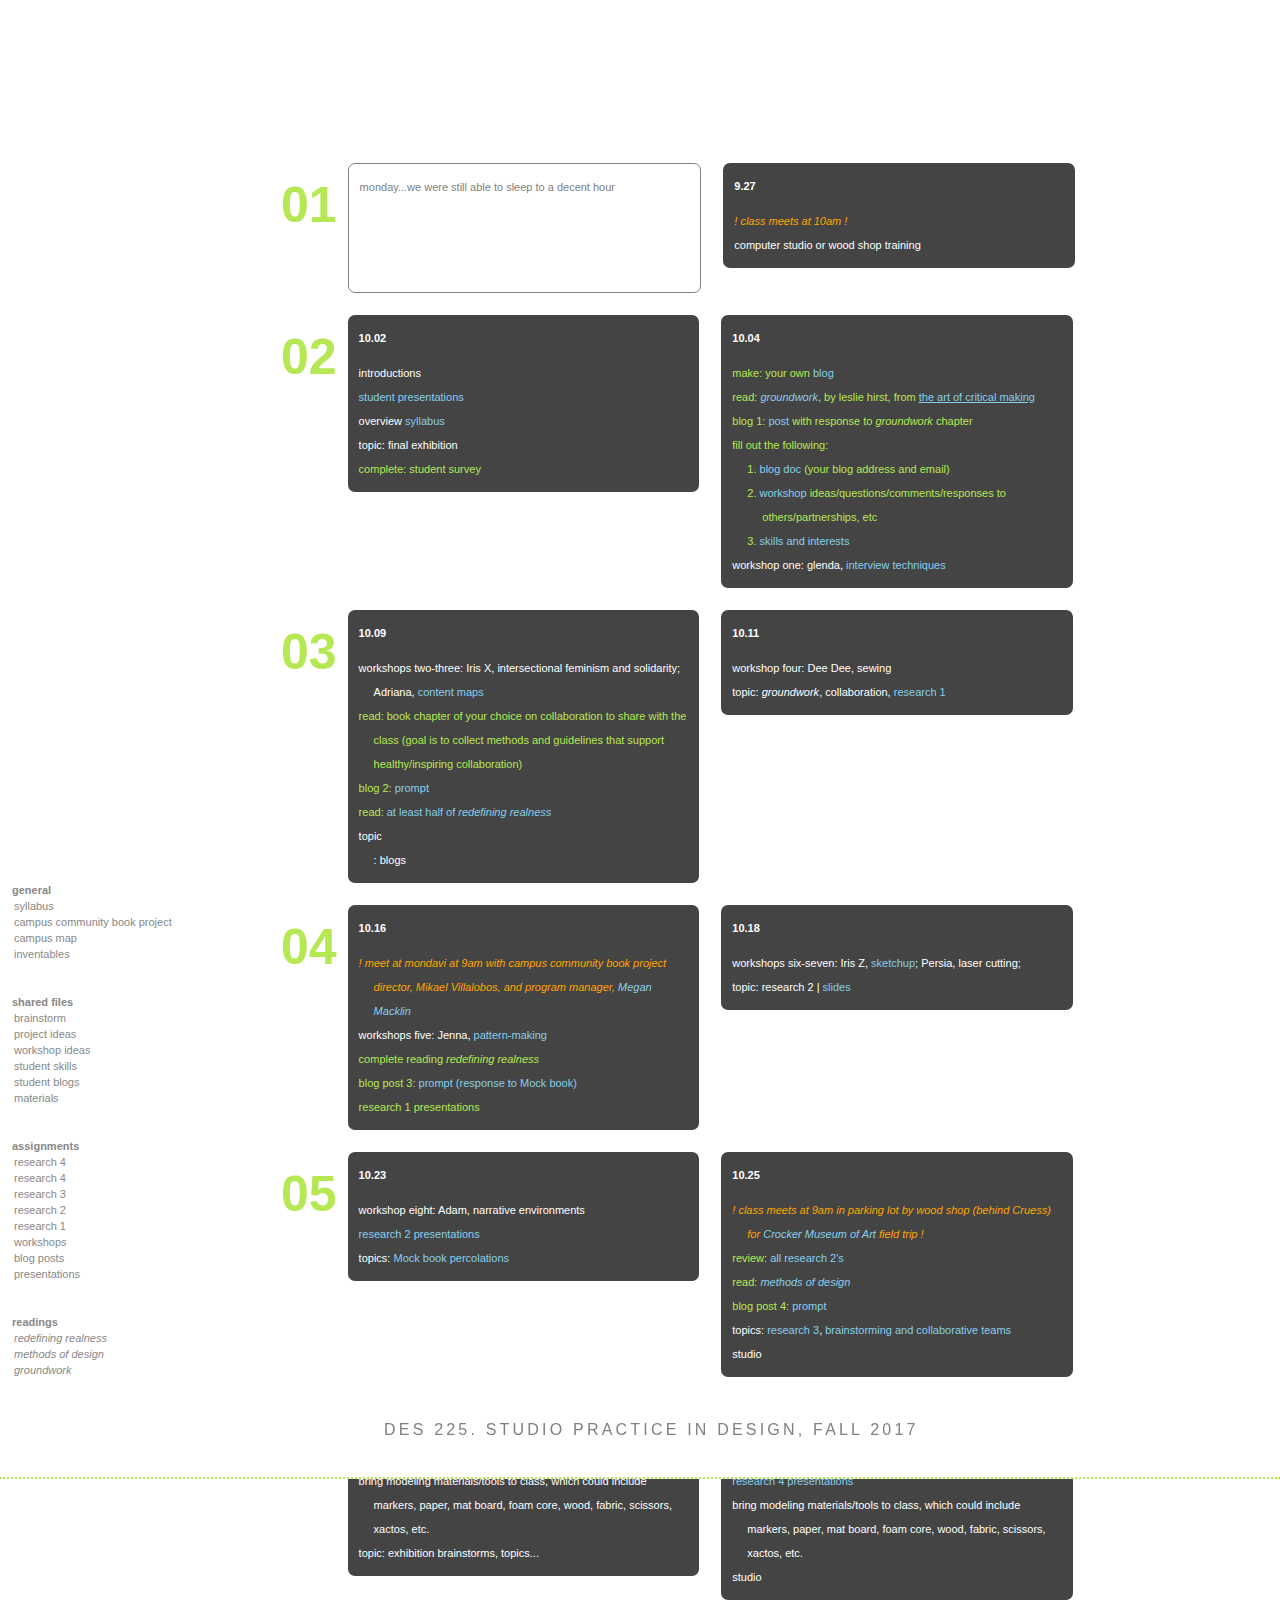
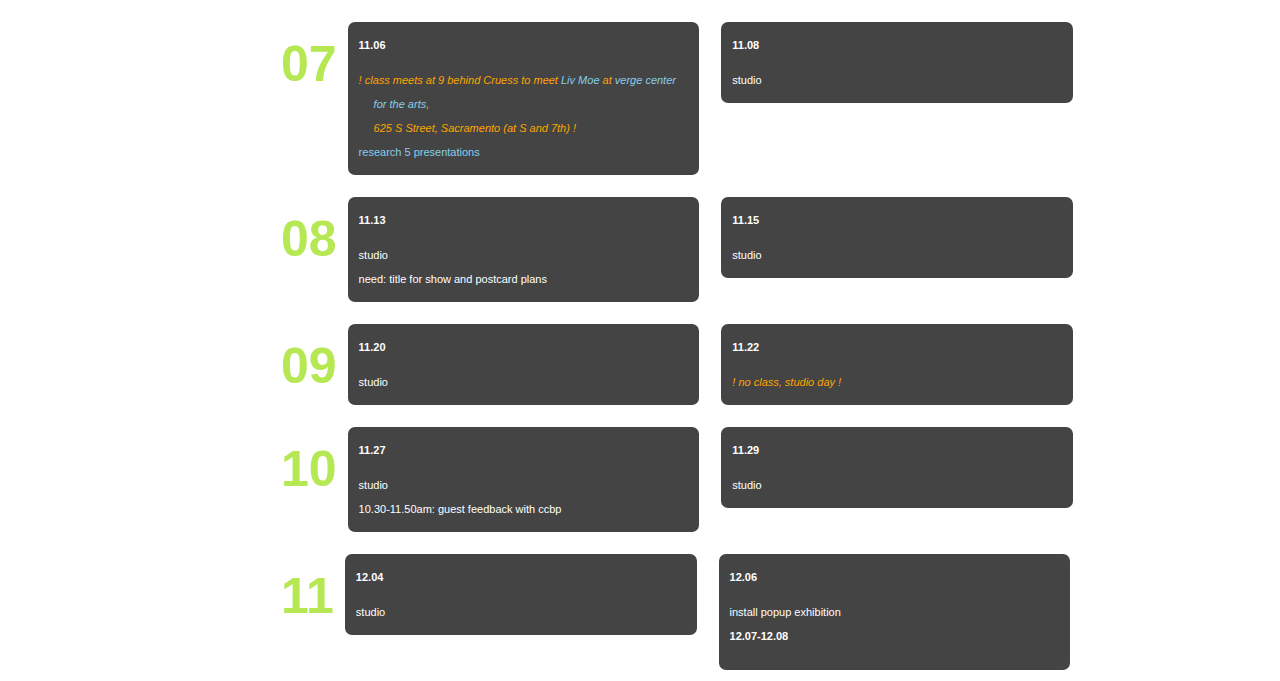
==== commit f31f716b: "current" ====
--- a/index.html
+++ b/index.html
@@ -50,7 +50,10 @@
       <ul>
         <li><b>assignments</b></li>
 
-        <li >
+<li >
+  <a href="https://canvas.ucdavis.edu/courses/140566/assignments/122434">research 4</a>
+</li>
+<li >
           <a href="https://canvas.ucdavis.edu/courses/140566/assignments/121322">research 4</a>
         </li>
         <li>
@@ -224,7 +227,7 @@
         </ul>
       </div>
     </section>
-    <section id="current">
+    <section>
       <h2>06</h2>
       <div>
         <ul>
@@ -255,13 +258,13 @@
         </ul>
       </div>
     </section>
-    <section>
+    <section  id="current">
       <h2>07</h2>
       <div>
         <ul>
           <li class="date">11.06</li>
-          <li><em style="color:orange;">! class meets 9.30-11.30am at <a href="http://vergeart.com/">verge center for the arts</a>, <br>625 S Street, Sacramento (at S and 7th) !</em></li>
-          <li class="due"><a href="">guest feedback: project overview</a></li>
+          <li><em style="color:orange;">! class meets at 9 behind Cruess to meet <a href="mailto:liv@vergeart.com">Liv Moe</a> at <a href="http://vergeart.com/">verge center for the arts</a>, <br>625 S Street, Sacramento (at S and 7th) !</em></li>
+          <li class="due"><a href="https://canvas.ucdavis.edu/courses/140566/assignments/122434">research 5 presentations</a></li>
         </ul>
       </div>
 
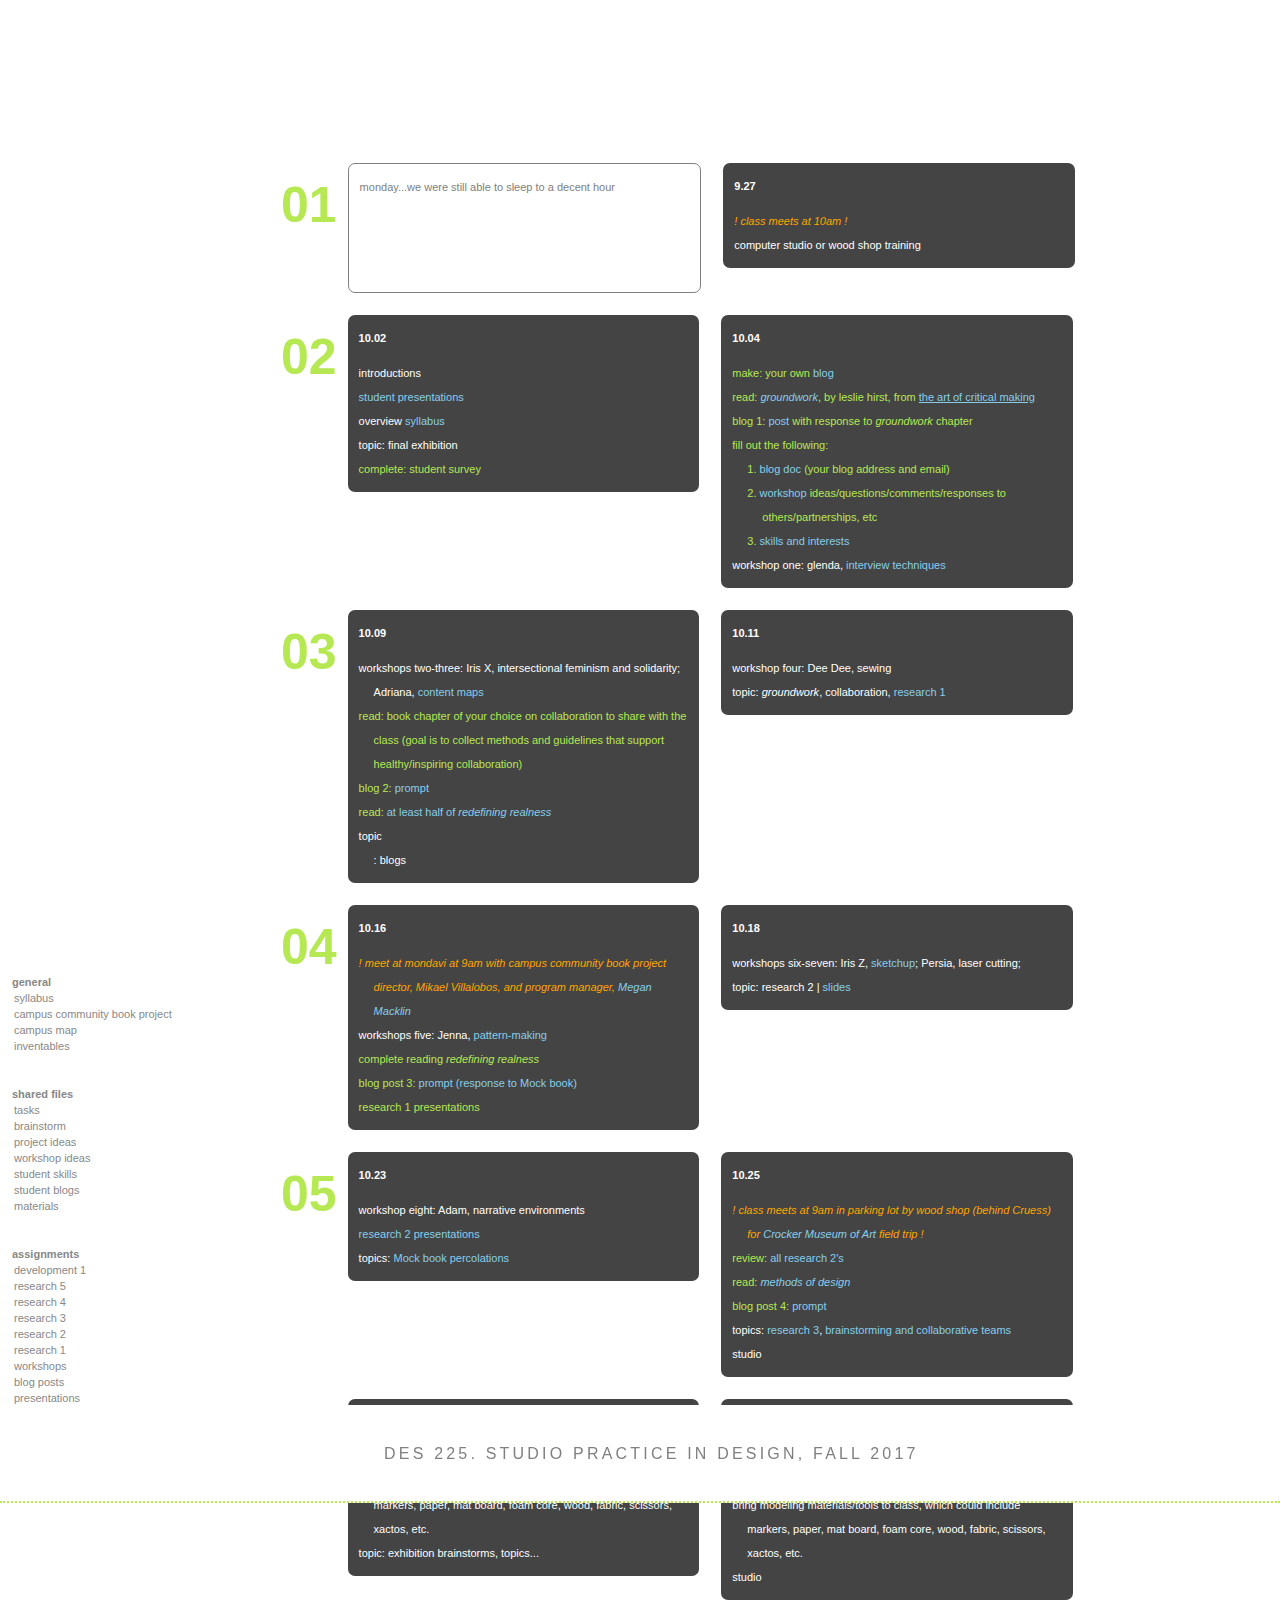
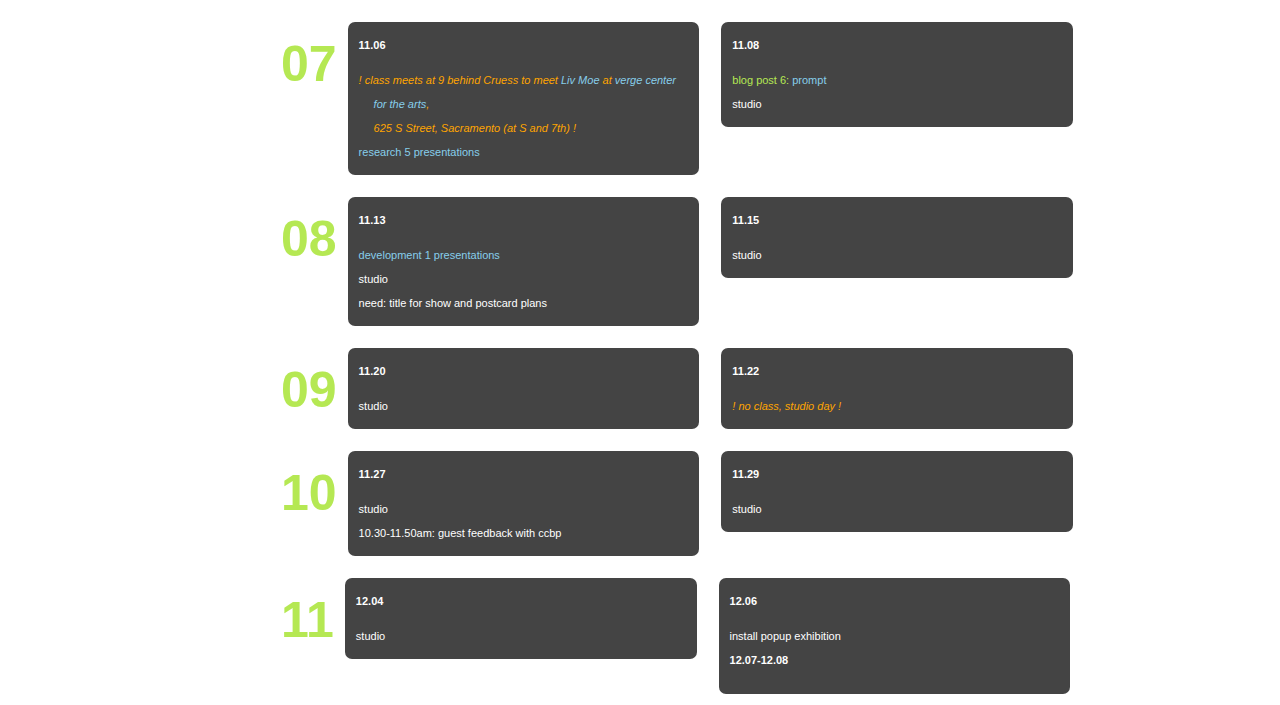
==== commit e46bf91e: "dev 1" ====
--- a/index.html
+++ b/index.html
@@ -36,6 +36,9 @@
       <ul>
         <li><b>shared files</b></li>
         <li>
+          <a href="https://docs.google.com/spreadsheets/d/1IdFVCcDVUKto7XGubaO5Jx5n9mHolg7yLhAxYGSe1pI/edit?ts=5a03627d#gid=0">tasks</a>
+        </li>
+        <li>
           <a href="https://canvas.ucdavis.edu/courses/140566/files/folder/process?preview=1991043">brainstorm</a></li>
         <li><a href="https://docs.google.com/spreadsheets/d/1g0f42wYK_LduiRuuFHJEEqx2z10P5B0_3RLiMYTfW3Y/edit#gid=1011030991">project ideas</a></li>
         <li>
@@ -49,9 +52,12 @@
     <section id="assn">
       <ul>
         <li><b>assignments</b></li>
+        <li>
+          <a href="https://canvas.ucdavis.edu/courses/140566/assignments/124904">development 1</a>
+        </li>
 
 <li >
-  <a href="https://canvas.ucdavis.edu/courses/140566/assignments/122434">research 4</a>
+  <a href="https://canvas.ucdavis.edu/courses/140566/assignments/122434">research 5</a>
 </li>
 <li >
           <a href="https://canvas.ucdavis.edu/courses/140566/assignments/121322">research 4</a>
@@ -258,7 +264,7 @@
         </ul>
       </div>
     </section>
-    <section  id="current">
+    <section>
       <h2>07</h2>
       <div>
         <ul>
@@ -271,15 +277,22 @@
       <div>
         <ul>
           <li class="date">11.08</li>
+          <li class="due">
+            blog post 6: <a href="https://canvas.ucdavis.edu/courses/140566/assignments/123892">prompt</a>
+          </li>
           <li>studio</li>
         </ul>
       </div>
     </section>
     <section>
       <h2>08</h2>
-      <div>
+      <div id="current">
         <ul>
           <li class="date">11.13 </li>
+          <li class="due">
+            <a href="https://canvas.ucdavis.edu/courses/140566/assignments/124904">development 1 presentations</a>
+          </li>
+          </li>
           <li>studio</li>
           <li>
             need: title for show and postcard plans
